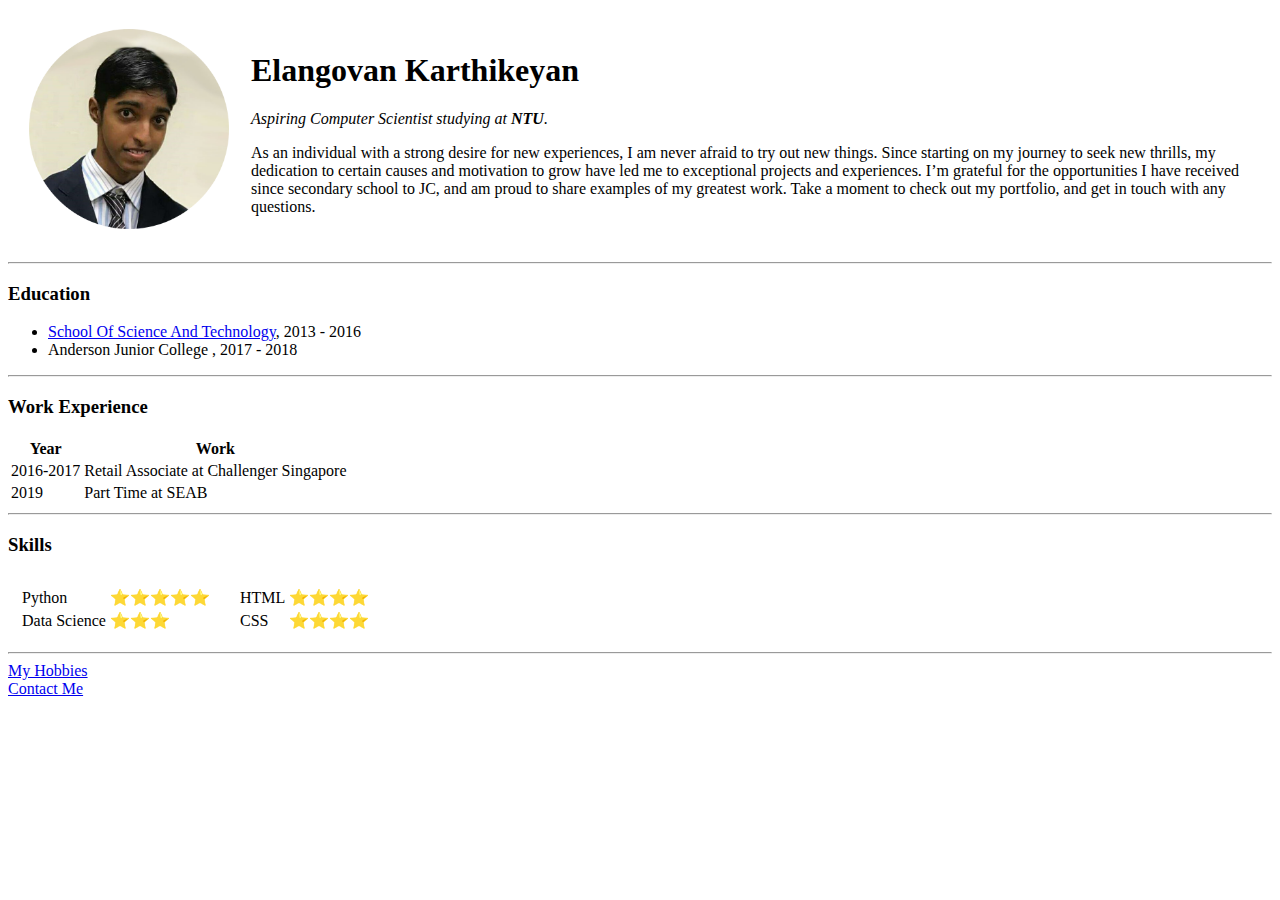
==== index.html @ a3d59c77 "Added initial CV website files." ====
<!DOCTYPE html>
<html lang="en" dir="ltr">

<head>
  <meta charset="utf-8">
  <!-- the meta tags/ attribute give info of description,content to ppl -->

  <!-- meta element gives extra meta data to the html document,is saying that all the text in this file is encoded w utf-8 -->
  <title> Karthik's Personal Site </title>
</head>

<body>
  <table cellspacing="20px">
    <tr>
      <td><img src="karthik_circle.png" alt="karthikprofilepic" width="200px" height="200px"></td>
      <td>
        <h1> Elangovan Karthikeyan </h1>
        <p><em>Aspiring Computer Scientist studying at <strong>NTU</strong>.</em></p>
        <p> As an individual with a strong desire for new experiences, I am never afraid to try out new things. Since starting on my journey to seek new thrills, my dedication to certain causes and motivation to grow have led me to exceptional
          projects and
          experiences. I’m grateful for the opportunities I have received since secondary school to JC, and am proud to share examples of my greatest work. Take a moment to check out my portfolio, and get in touch with any questions.</p>
      </td>
    </tr>
  </table>

  <hr>
  </hr>
  <h3>Education</h3>
  <p>
  <ul>
    <li><a href="https://www.sst.edu.sg/">School Of Science And Technology</a>, 2013 - 2016</li>
    <li>Anderson Junior College , 2017 - 2018</li>
  </ul>
  <hr>
  <h3>Work Experience</h3>

  <!-- tr means table row, td means table data aka cell -->
  <table>
    <thead>
      <tr>
        <th>Year</th>
        <th>Work</th>
      </tr>
    </thead>

    <tbody>
      <tr>
        <td>2016-2017</td>
        <td>Retail Associate at Challenger Singapore</td>
      </tr>
      <tr>
        <td>2019</td>
        <td>Part Time at SEAB</td>
      </tr>
    </tbody>
    <tfoot>

    </tfoot>
    <!-- usually table got head, body, footer -->
  </table>
  <hr>

  <h3>Skills</h3>
  <table cellspacing="10px">
    <tr>
      <td>
        <table>
          <tr>
            <td>Python</td>
            <td>⭐⭐⭐⭐⭐</td>
          </tr>
          <tr>
            <td>Data Science</td>
            <td>⭐⭐⭐</td>
          </tr>

        </table>
      </td>
      <td></td>
      <td>
        <table>
          <tr>
            <td>HTML</td>
            <td>⭐⭐⭐⭐</td>
          </tr>
          <tr>
            <td>CSS</td>
            <td>⭐⭐⭐⭐</td>
          </tr>
        </table>
      </td>
    </tr>
  </table>

  <hr>
  <a href="hobbies.html">My Hobbies </a>
  <br>
  <a href="contactme.html">Contact Me</a>
  </p>
</body>
<a href="#"></a>

</html>
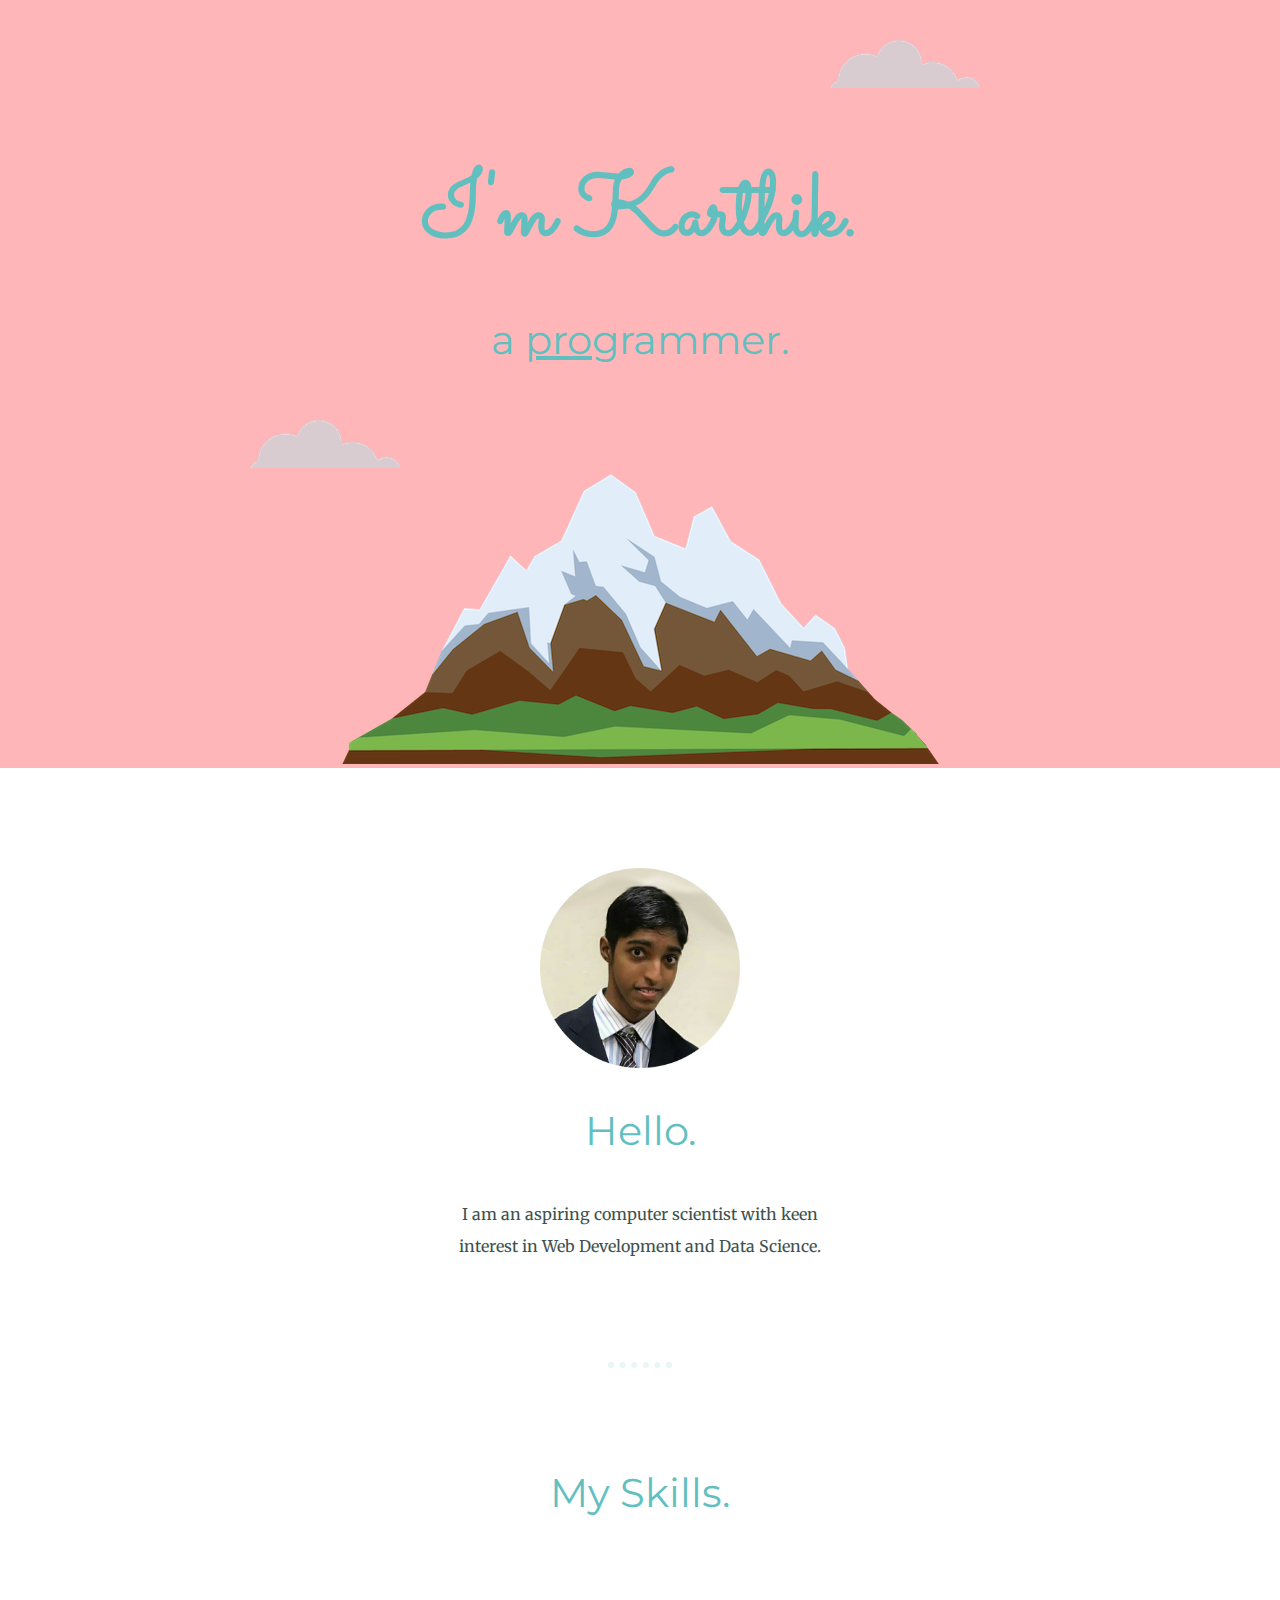
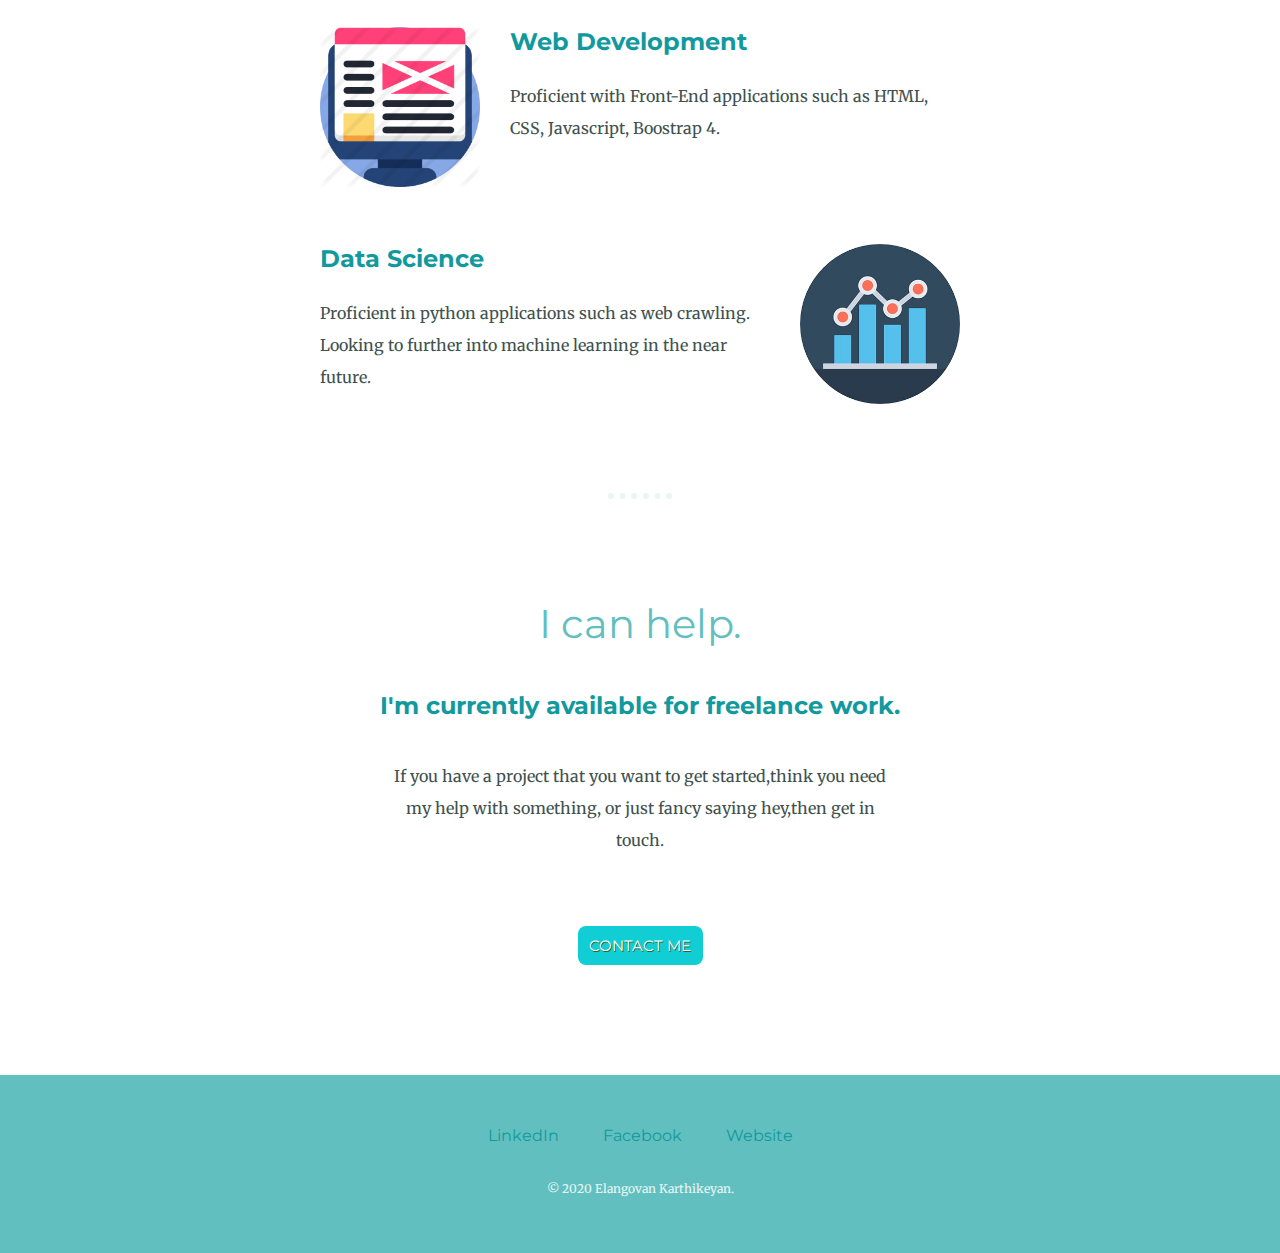
==== commit bdf99ff5: "New Personal Site Version - Updated w CSS." ====
--- a/index.html
+++ b/index.html
@@ -1,103 +1,60 @@
 <!DOCTYPE html>
 <html lang="en" dir="ltr">
+  <head>
+    <meta charset="utf-8">
+    <title>Karthik</title>
+    <link rel="stylesheet" href="style.css">
+    <link rel="icon" href="favicon.ico">
+    <link href="https://fonts.googleapis.com/css2?family=Merriweather&family=Montserrat&family=Sacramento&display=swap" rel="stylesheet">
 
-<head>
-  <meta charset="utf-8">
-  <!-- the meta tags/ attribute give info of description,content to ppl -->
 
-  <!-- meta element gives extra meta data to the html document,is saying that all the text in this file is encoded w utf-8 -->
-  <title> Karthik's Personal Site </title>
-</head>
 
-<body>
-  <table cellspacing="20px">
-    <tr>
-      <td><img src="karthik_circle.png" alt="karthikprofilepic" width="200px" height="200px"></td>
-      <td>
-        <h1> Elangovan Karthikeyan </h1>
-        <p><em>Aspiring Computer Scientist studying at <strong>NTU</strong>.</em></p>
-        <p> As an individual with a strong desire for new experiences, I am never afraid to try out new things. Since starting on my journey to seek new thrills, my dedication to certain causes and motivation to grow have led me to exceptional
-          projects and
-          experiences. I’m grateful for the opportunities I have received since secondary school to JC, and am proud to share examples of my greatest work. Take a moment to check out my portfolio, and get in touch with any questions.</p>
-      </td>
-    </tr>
-  </table>
+  </head>
+  <body>
+    <div class="top_container">
+      <img class="top_cloud"src="cloud.png" alt="cloud-image">
 
-  <hr>
-  </hr>
-  <h3>Education</h3>
-  <p>
-  <ul>
-    <li><a href="https://www.sst.edu.sg/">School Of Science And Technology</a>, 2013 - 2016</li>
-    <li>Anderson Junior College , 2017 - 2018</li>
-  </ul>
-  <hr>
-  <h3>Work Experience</h3>
+      <h1>I'm Karthik.</h1>
+      <h2>a <span>pro</span>grammer.</h2>
+      <img class="bottom_cloud"src="cloud.png" alt="cloud-image">
+      <img src="mountain.png" alt="mountain-image">
+    </div>
+    <div class="middle_container">
+      <div class="profile">
+        <img class = "profile_circle"src="karthik_circle.png" alt="profile-pic">
+        <h2>Hello.</h2>
+        <p class="intro">I am an aspiring computer scientist with keen interest in Web Development and Data Science. </p>
+      </div>
+      <hr>
+      <div class="skills">
+        <h2>My Skills.</h2>
+        <div class="skill-row">
+          <img class="web_circle" src="web_circle2.png" alt="web-dev-pic">
+          <h3 >Web Development</h3>
+          <p>Proficient with Front-End applications such as HTML, CSS, Javascript, Boostrap 4.</p>
+        </div>
+        <div class="skill-row">
+          <img class="data_sci" src="data-sci.png" alt="data-sci-pic">
+          <h3 >Data Science</h3>
+          <p>Proficient in python applications such as web crawling. Looking to further into machine learning in the near future.</p>
+        </div>
+      </div>
+      <hr>
+      <div class="contact-me">
+        <h2>I can help.</h2>
+        <h3>I'm currently available for freelance work.</h3>
+        <p class="contactmsg">If you have a project that you want to get started,think you need my help with something, or just fancy saying hey,then get in touch.</p>
+        <a class="btn" href="mailto:elkarthi2000@gmail.com">CONTACT ME</a>
+      </div>
+    </div>
 
-  <!-- tr means table row, td means table data aka cell -->
-  <table>
-    <thead>
-      <tr>
-        <th>Year</th>
-        <th>Work</th>
-      </tr>
-    </thead>
 
-    <tbody>
-      <tr>
-        <td>2016-2017</td>
-        <td>Retail Associate at Challenger Singapore</td>
-      </tr>
-      <tr>
-        <td>2019</td>
-        <td>Part Time at SEAB</td>
-      </tr>
-    </tbody>
-    <tfoot>
+    <div class="bottom_container">
+      <a class="footer-link" href="https://www.linkedin.com/in/elangovan-karthikeyan-b3675a147/">LinkedIn</a>
+      <a class="footer-link" href="https://www.facebook.com/elangovan.karthikeyan">Facebook</a>
+      <a class="footer-link" href="https://elkarthi2000.wixsite.com/website">Website</a>
+      <p class="fullname">© 2020 Elangovan Karthikeyan.</p>
+    </div>
 
-    </tfoot>
-    <!-- usually table got head, body, footer -->
-  </table>
-  <hr>
-
-  <h3>Skills</h3>
-  <table cellspacing="10px">
-    <tr>
-      <td>
-        <table>
-          <tr>
-            <td>Python</td>
-            <td>⭐⭐⭐⭐⭐</td>
-          </tr>
-          <tr>
-            <td>Data Science</td>
-            <td>⭐⭐⭐</td>
-          </tr>
-
-        </table>
-      </td>
-      <td></td>
-      <td>
-        <table>
-          <tr>
-            <td>HTML</td>
-            <td>⭐⭐⭐⭐</td>
-          </tr>
-          <tr>
-            <td>CSS</td>
-            <td>⭐⭐⭐⭐</td>
-          </tr>
-        </table>
-      </td>
-    </tr>
-  </table>
-
-  <hr>
-  <a href="hobbies.html">My Hobbies </a>
-  <br>
-  <a href="contactme.html">Contact Me</a>
-  </p>
-</body>
-<a href="#"></a>
-
+  </body>
 </html>
--- a/style.css
+++ b/style.css
@@ -0,0 +1,121 @@
+body {
+  color:#40514E;
+  margin: 0;
+  text-align: center;
+  font-family: 'Merriweather', serif;
+}
+
+/* text-align in the parent container will align everything to the center except those whose width is modified. */
+/* to center those w width need use auto value in margin */
+span{text-decoration: underline;}
+
+.top_container {
+  background-color: #ffb6b9;
+  position: relative;
+  padding-top: 100px
+}
+
+.middle_container {margin: 100px 0;
+
+}
+
+.bottom_container {background-color: #61c0bf;padding:50px 0 20px;margin-top: 50px;
+}
+
+h1 {
+  margin:50px auto 0 auto;
+  font-family: 'Sacramento', cursive;
+  font-size:5.625rem;
+  color: #61c0bf;
+}
+/* note that 16px = 100% = 1em so 90px equals 562.5%/5.625em or rem. */
+h2 {
+  font-family: 'Montserrat', sans-serif;
+  font-size: 2.5rem;
+  color: #61c0bf;
+  font-weight: normal;
+  padding-bottom: 10px;
+}
+
+h3 {
+  font-family: 'Montserrat', sans-serif;
+  color: #11999E;
+  font-size: 1.5rem;
+}
+
+a{color: #11999E;
+  font-family: 'Montserrat', sans-serif;margin: 10px 20px;text-decoration: none;}
+a:hover{color: #EAF6F6}
+
+/* h1,h2{line-height: 2;} */
+/* top right bottom left */
+
+hr {border: dotted #EAF6F6 6px;
+  border-bottom: none;
+  width: 4%;
+  margin: 100px auto;
+
+
+}
+.top_cloud {
+  position: absolute;
+  top: 40px;
+  right: 300px;
+}
+
+.bottom_cloud {
+  position: absolute;
+  left: 250px;
+  bottom: 300px
+}
+/* means 300px from the bottom of its PARENT CONTAINER Which is the top container */
+
+.profile_circle{height: 200px}
+.intro{width: 30%; margin:auto;}
+
+p{line-height: 2;}
+.skill-row{width: 50%;
+  margin:100px auto;
+text-align: left;}
+
+
+.web_circle{width: 25%; float: left;margin-right: 30px;}
+.data_sci{width: 25%; float: right;margin-left: 30px}
+/* scales down the pictures to 25% width of their parent, aka the skill-row */
+
+.contactmsg{width: 40%;
+margin:40px auto 60px;}
+/* https://colorhunt.co/palette/107482 is the palette for this site.*/
+.btn {
+	background-color:#11cdd4;
+	-webkit-border-top-left-radius:8px;
+	-moz-border-radius-topleft:8px;
+	border-top-left-radius:8px;
+	-webkit-border-top-right-radius:8px;
+	-moz-border-radius-topright:8px;
+	border-top-right-radius:8px;
+	-webkit-border-bottom-right-radius:8px;
+	-moz-border-radius-bottomright:8px;
+	border-bottom-right-radius:8px;
+	-webkit-border-bottom-left-radius:8px;
+	-moz-border-radius-bottomleft:8px;
+	border-bottom-left-radius:8px;
+text-indent:0;
+	display:inline-block;
+	color:#ffffff;
+	font-family:'Montserrat', sans-serif;
+	font-size:15px;
+  font-style:normal;
+height:39px;
+	line-height:39px;
+width:125px;
+	text-decoration:none;
+	text-align:center;
+	text-shadow:1px 1px 0px #2f6627;
+}.btn:hover {
+	background-color:#30e3cb;
+}.btn:active {
+	position:relative;
+	top:1px;
+}
+.fullname{color: #EAF6F6; font-size: 0.75rem;padding: 20px 0px;}
